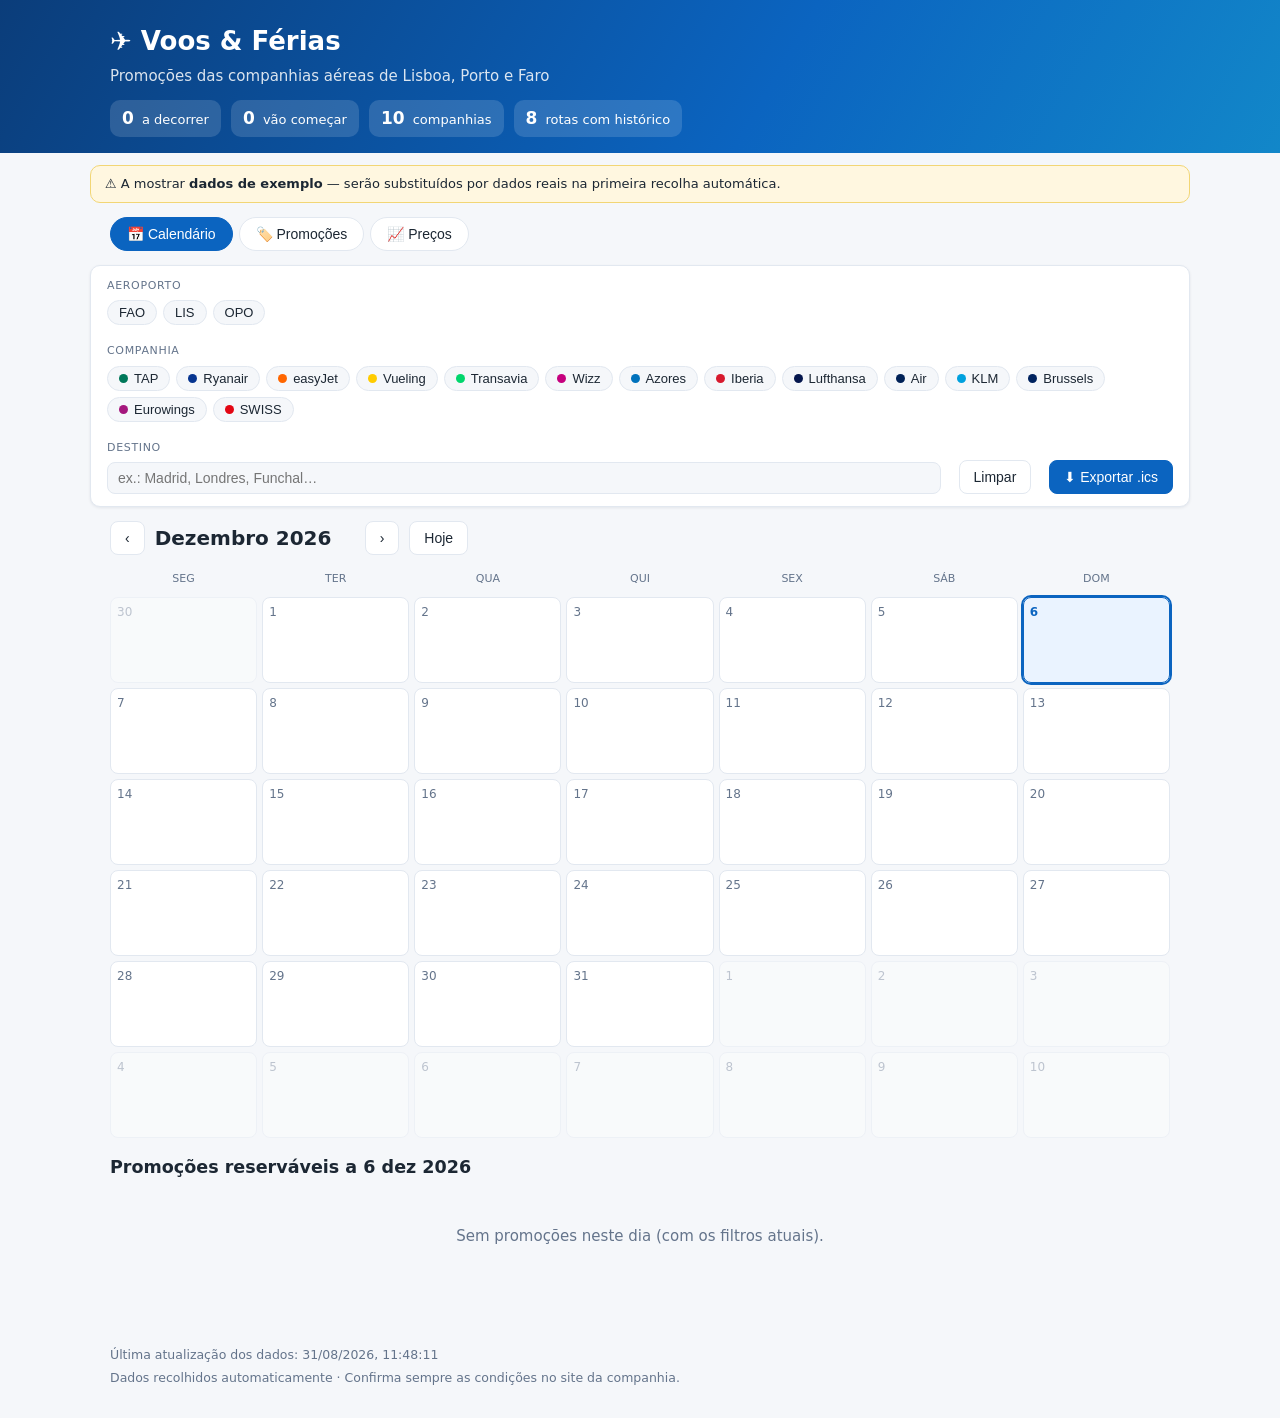
==== docs/index.html @ 68e60215 "Agregador de promoções aéreas LIS/OPO/FAO: coletor, calendário, preços - Coletor Python: API pública" ====
<!doctype html>
<html lang="pt-PT">
<head>
<meta charset="utf-8">
<meta name="viewport" content="width=device-width, initial-scale=1">
<title>Voos &amp; Férias — Promoções LIS · OPO · FAO</title>
<link rel="icon" href="data:image/svg+xml,<svg xmlns='http://www.w3.org/2000/svg' viewBox='0 0 100 100'><text y='.9em' font-size='90'>✈️</text></svg>">
<link rel="stylesheet" href="style.css">
</head>
<body>
<header class="topbar">
  <div class="topbar-inner">
    <h1>✈️ Voos &amp; Férias</h1>
    <p class="subtitle">Promoções das companhias aéreas de Lisboa, Porto e Faro</p>
    <div id="stats" class="stats"></div>
  </div>
</header>

<div id="demo-banner" class="demo-banner" hidden>
  ⚠️ A mostrar <strong>dados de exemplo</strong> — serão substituídos por dados reais na primeira recolha automática.
</div>

<nav class="tabs" role="tablist">
  <button class="tab active" data-view="calendar">📅 Calendário</button>
  <button class="tab" data-view="list">🏷️ Promoções</button>
  <button class="tab" data-view="prices">📈 Preços</button>
</nav>

<section class="filters" id="filters">
  <div class="filter-group">
    <span class="filter-label">Aeroporto</span>
    <div id="airport-chips" class="chips"></div>
  </div>
  <div class="filter-group">
    <span class="filter-label">Companhia</span>
    <div id="airline-chips" class="chips"></div>
  </div>
  <div class="filter-group grow">
    <span class="filter-label">Destino</span>
    <input id="dest-search" type="search" placeholder="ex.: Madrid, Londres, Funchal…">
  </div>
  <button id="clear-filters" class="btn-ghost" title="Limpar filtros">Limpar</button>
  <button id="export-ics" class="btn-primary" title="Descarregar as promoções filtradas como calendário (.ics)">⬇ Exportar .ics</button>
</section>

<main>
  <section id="view-calendar" class="view">
    <div class="cal-header">
      <button id="cal-prev" class="btn-ghost">‹</button>
      <h2 id="cal-title"></h2>
      <button id="cal-next" class="btn-ghost">›</button>
      <button id="cal-today" class="btn-ghost">Hoje</button>
    </div>
    <div id="calendar" class="calendar"></div>
    <div id="day-detail" class="day-detail"></div>
  </section>

  <section id="view-list" class="view" hidden>
    <div id="promo-list"></div>
  </section>

  <section id="view-prices" class="view" hidden>
    <div class="prices-toolbar">
      <label for="route-select">Rota:</label>
      <select id="route-select"></select>
      <label for="price-date">Quanto custava em…</label>
      <input type="date" id="price-date">
      <span id="price-answer" class="price-answer"></span>
    </div>
    <div id="price-chart" class="price-chart"></div>
    <div id="price-summary" class="price-summary"></div>
    <h3>Tarifas mais baratas agora</h3>
    <div id="best-now"></div>
  </section>
</main>

<footer>
  <span id="meta-info"></span>
  <span>Dados recolhidos automaticamente · Confirma sempre as condições no site da companhia.</span>
</footer>

<script src="app.js"></script>
</body>
</html>
---- docs/style.css ----
:root {
  --bg: #f5f7fa;
  --card: #ffffff;
  --ink: #1c2733;
  --muted: #64748b;
  --line: #e2e8f0;
  --accent: #0b64c0;
  --accent-ink: #ffffff;
  --warn-bg: #fff7e0;
  --warn-line: #f2d675;
  --today: #eaf3ff;
  --radius: 10px;
  --shadow: 0 1px 3px rgba(15, 30, 50, .08);
}
@media (prefers-color-scheme: dark) {
  :root {
    --bg: #10161d;
    --card: #1a222c;
    --ink: #e6edf5;
    --muted: #94a3b8;
    --line: #2b3644;
    --accent: #4ea1f0;
    --accent-ink: #0b1520;
    --warn-bg: #33290f;
    --warn-line: #6b581a;
    --today: #1c2f45;
    --shadow: 0 1px 3px rgba(0, 0, 0, .4);
  }
}

* { box-sizing: border-box; }
body {
  margin: 0;
  font: 15px/1.5 system-ui, -apple-system, "Segoe UI", Roboto, sans-serif;
  background: var(--bg);
  color: var(--ink);
}
a { color: var(--accent); }

.topbar { background: linear-gradient(120deg, #0b3d7a, #0b64c0 60%, #1287c9); color: #fff; }
.topbar-inner { max-width: 1100px; margin: 0 auto; padding: 22px 20px 16px; }
.topbar h1 { margin: 0; font-size: 26px; }
.subtitle { margin: 4px 0 12px; opacity: .85; }
.stats { display: flex; gap: 10px; flex-wrap: wrap; }
.stat {
  background: rgba(255, 255, 255, .14); border-radius: var(--radius);
  padding: 6px 12px; font-size: 13px;
}
.stat b { font-size: 17px; margin-right: 4px; }

.demo-banner {
  max-width: 1100px; margin: 12px auto 0; padding: 8px 14px;
  background: var(--warn-bg); border: 1px solid var(--warn-line);
  border-radius: var(--radius); font-size: 13px;
}

.tabs { max-width: 1100px; margin: 14px auto 0; padding: 0 20px; display: flex; gap: 6px; }
.tab {
  border: 1px solid var(--line); background: var(--card); color: var(--ink);
  padding: 8px 16px; border-radius: 999px; cursor: pointer; font-size: 14px;
}
.tab.active { background: var(--accent); color: var(--accent-ink); border-color: var(--accent); }

.filters {
  max-width: 1100px; margin: 14px auto; padding: 12px 16px;
  background: var(--card); border: 1px solid var(--line); border-radius: var(--radius);
  box-shadow: var(--shadow);
  display: flex; gap: 18px; flex-wrap: wrap; align-items: flex-end;
  margin-left: auto; margin-right: auto;
}
@media (min-width: 1140px) { .filters { margin-left: auto; margin-right: auto; } }
.filter-group { display: flex; flex-direction: column; gap: 6px; }
.filter-group.grow { flex: 1; min-width: 180px; }
.filter-label { font-size: 11px; text-transform: uppercase; letter-spacing: .06em; color: var(--muted); }
.chips { display: flex; gap: 6px; flex-wrap: wrap; }
.chip {
  border: 1px solid var(--line); background: var(--bg); color: var(--ink);
  border-radius: 999px; padding: 4px 11px; font-size: 13px; cursor: pointer;
  display: inline-flex; align-items: center; gap: 6px;
}
.chip .dot { width: 9px; height: 9px; border-radius: 50%; display: inline-block; }
.chip.on { background: var(--accent); border-color: var(--accent); color: var(--accent-ink); }
#dest-search, #route-select, #price-date {
  padding: 7px 10px; border: 1px solid var(--line); border-radius: 8px;
  background: var(--bg); color: var(--ink); font-size: 14px; width: 100%;
}
.btn-ghost, .btn-primary {
  padding: 8px 14px; border-radius: 8px; cursor: pointer; font-size: 14px;
  border: 1px solid var(--line); background: var(--card); color: var(--ink);
}
.btn-primary { background: var(--accent); color: var(--accent-ink); border-color: var(--accent); }

main { max-width: 1100px; margin: 0 auto; padding: 0 20px 40px; }

/* ---- Calendário ---- */
.cal-header { display: flex; align-items: center; gap: 10px; margin: 6px 0 12px; }
.cal-header h2 { margin: 0; font-size: 20px; flex: 0 0 auto; min-width: 200px; text-transform: capitalize; }
.calendar {
  display: grid; grid-template-columns: repeat(7, 1fr); gap: 5px;
}
.cal-dow { text-align: center; font-size: 11px; color: var(--muted); text-transform: uppercase; padding: 4px 0; }
.cal-day {
  background: var(--card); border: 1px solid var(--line); border-radius: 8px;
  min-height: 86px; padding: 5px 6px; cursor: pointer; position: relative;
  display: flex; flex-direction: column; gap: 3px; overflow: hidden;
}
.cal-day:hover { border-color: var(--accent); }
.cal-day.other { opacity: .38; }
.cal-day.today { background: var(--today); border-color: var(--accent); }
.cal-day.selected { outline: 2px solid var(--accent); }
.cal-num { font-size: 12px; color: var(--muted); }
.cal-day.today .cal-num { color: var(--accent); font-weight: 700; }
.cal-bar {
  font-size: 10.5px; line-height: 1.25; color: #fff; border-radius: 4px;
  padding: 1px 5px; white-space: nowrap; overflow: hidden; text-overflow: ellipsis;
}
.cal-bar.starts::before { content: "▶ "; font-size: 8px; }
.cal-more { font-size: 10.5px; color: var(--muted); }

.day-detail { margin-top: 16px; }

/* ---- Cartões de promoção ---- */
.promo-section h3 { margin: 22px 0 10px; font-size: 15px; color: var(--muted); text-transform: uppercase; letter-spacing: .05em; }
.promo-card {
  background: var(--card); border: 1px solid var(--line); border-left: 5px solid var(--accent);
  border-radius: var(--radius); box-shadow: var(--shadow);
  padding: 12px 16px; margin-bottom: 10px;
}
.promo-head { display: flex; gap: 10px; align-items: baseline; flex-wrap: wrap; }
.promo-airline { font-weight: 700; font-size: 13px; }
.promo-title { font-size: 16px; font-weight: 600; flex: 1; min-width: 200px; }
.badge {
  font-size: 11px; border-radius: 999px; padding: 2px 9px; white-space: nowrap;
  background: var(--bg); border: 1px solid var(--line); color: var(--muted);
}
.badge.live { background: #e5f7ec; border-color: #7ed3a2; color: #14713d; }
.badge.soon { background: #e8f0fe; border-color: #9dbdf5; color: #1c4fa0; }
.badge.ending { background: #fdeaea; border-color: #f2a6a6; color: #a02020; }
.badge.over { text-decoration: line-through; }
@media (prefers-color-scheme: dark) {
  .badge.live { background: #14351f; border-color: #1e6b3a; color: #7ed3a2; }
  .badge.soon { background: #16283f; border-color: #2c568f; color: #9dbdf5; }
  .badge.ending { background: #3d1a1a; border-color: #8f2c2c; color: #f2a6a6; }
}
.promo-desc { margin: 6px 0; color: var(--muted); font-size: 14px; }
.promo-meta { display: flex; gap: 16px; flex-wrap: wrap; font-size: 13px; }
.promo-meta span b { font-weight: 600; }
.promo-price { font-size: 15px; font-weight: 700; color: var(--accent); }
.empty { color: var(--muted); padding: 30px 0; text-align: center; }

/* ---- Preços ---- */
.prices-toolbar { display: flex; gap: 10px; align-items: center; flex-wrap: wrap; margin: 8px 0 14px; }
.prices-toolbar label { font-size: 13px; color: var(--muted); }
.prices-toolbar select, .prices-toolbar input { width: auto; }
.price-answer { font-weight: 700; color: var(--accent); }
.price-chart {
  background: var(--card); border: 1px solid var(--line); border-radius: var(--radius);
  box-shadow: var(--shadow); padding: 10px; overflow-x: auto;
}
.price-chart svg { display: block; width: 100%; height: auto; }
.price-summary { display: flex; gap: 10px; flex-wrap: wrap; margin: 12px 0 8px; }
.price-summary .stat { background: var(--card); border: 1px solid var(--line); color: var(--ink); }
table.best { width: 100%; border-collapse: collapse; background: var(--card); border-radius: var(--radius); overflow: hidden; box-shadow: var(--shadow); }
table.best th, table.best td { padding: 8px 12px; border-bottom: 1px solid var(--line); text-align: left; font-size: 14px; }
table.best th { font-size: 12px; text-transform: uppercase; color: var(--muted); letter-spacing: .04em; }
table.best tr:last-child td { border-bottom: 0; }

footer {
  max-width: 1100px; margin: 0 auto; padding: 14px 20px 30px;
  color: var(--muted); font-size: 12.5px;
  display: flex; flex-direction: column; gap: 4px;
}
[hidden] { display: none !important; }
@media (max-width: 640px) {
  .cal-day { min-height: 60px; }
  .cal-bar { display: none; }
  .cal-day .cal-dots { display: flex; gap: 2px; flex-wrap: wrap; }
}
.cal-dots { display: none; }
@media (max-width: 640px) { .cal-dots { display: flex; gap: 2px; flex-wrap: wrap; } }
.cal-dots .dot { width: 7px; height: 7px; border-radius: 50%; }
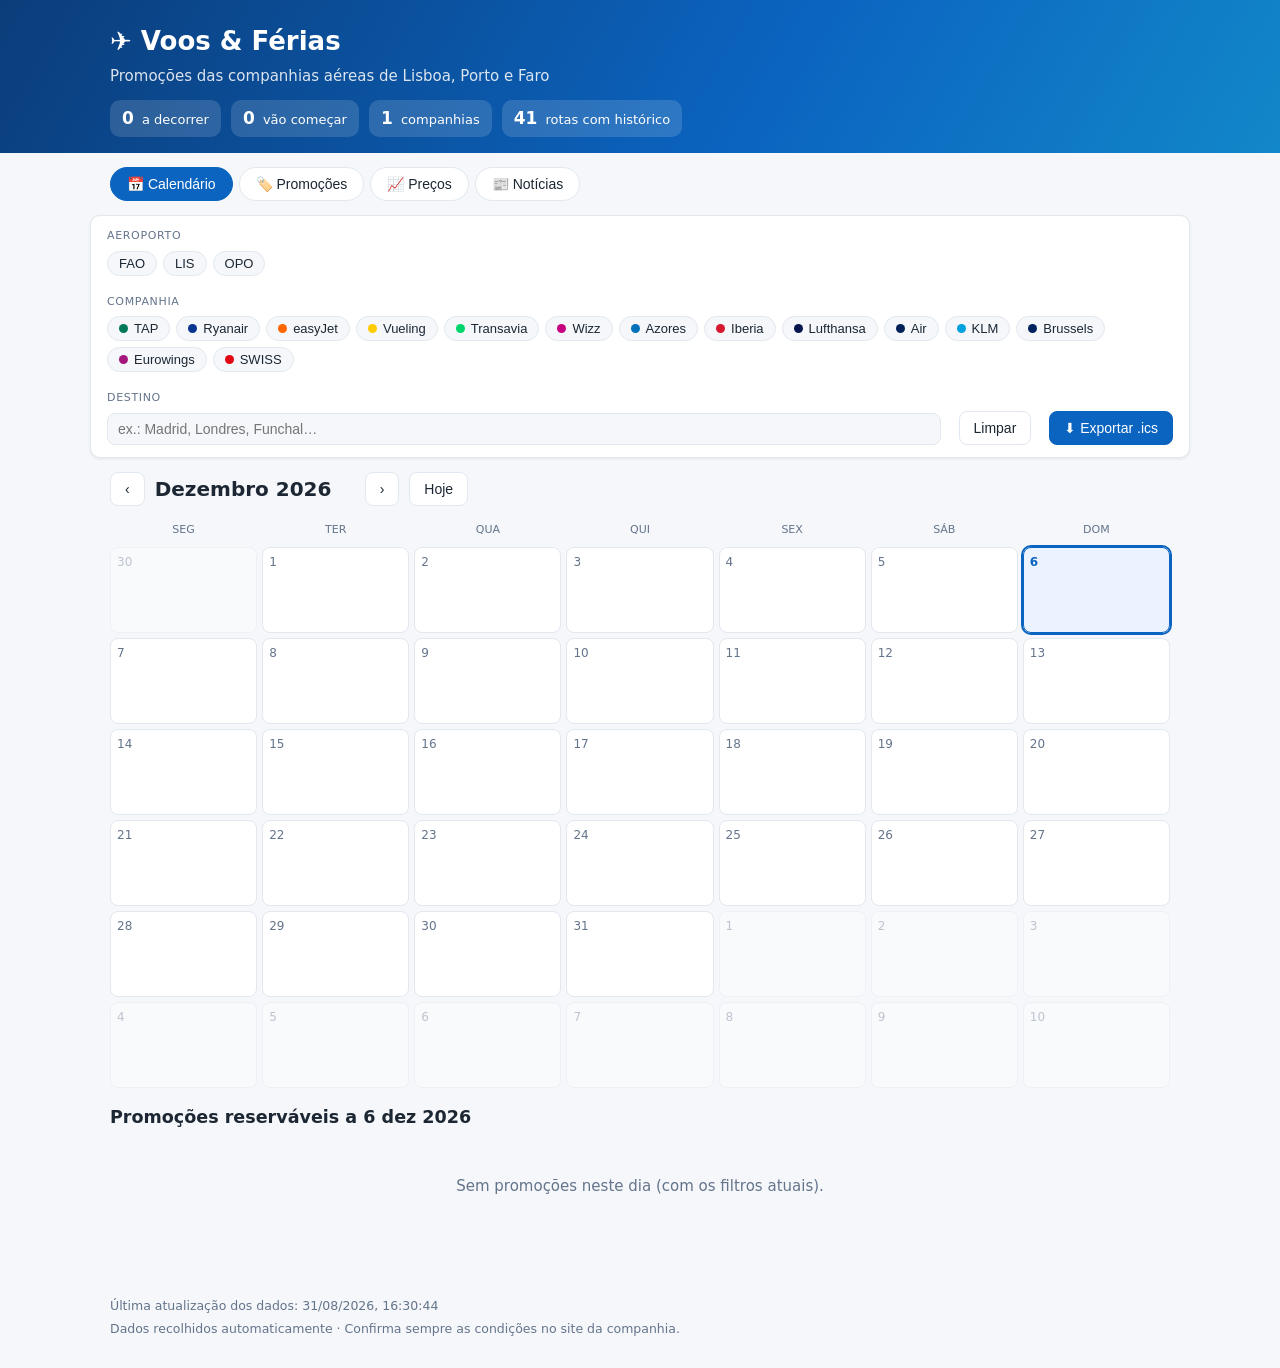
==== commit a55e0615: "Notícias de aviação: greves, promoções, problemas e novas rotas - Nova fonte no coletor: Google News" ====
--- a/docs/index.html
+++ b/docs/index.html
@@ -24,6 +24,7 @@
   <button class="tab active" data-view="calendar">📅 Calendário</button>
   <button class="tab" data-view="list">🏷️ Promoções</button>
   <button class="tab" data-view="prices">📈 Preços</button>
+  <button class="tab" data-view="news">📰 Notícias</button>
 </nav>
 
 <section class="filters" id="filters">
@@ -59,6 +60,11 @@
     <div id="promo-list"></div>
   </section>
 
+  <section id="view-news" class="view" hidden>
+    <div id="news-cats" class="chips news-cats"></div>
+    <div id="news-list"></div>
+  </section>
+
   <section id="view-prices" class="view" hidden>
     <div class="prices-toolbar">
       <label for="route-select">Rota:</label>
--- a/docs/style.css
+++ b/docs/style.css
@@ -165,6 +165,36 @@
 table.best th { font-size: 12px; text-transform: uppercase; color: var(--muted); letter-spacing: .04em; }
 table.best tr:last-child td { border-bottom: 0; }
 
+/* ---- Notícias ---- */
+.news-cats { margin: 10px 0 14px; }
+.news-card {
+  background: var(--card); border: 1px solid var(--line); border-radius: var(--radius);
+  box-shadow: var(--shadow); padding: 10px 14px; margin-bottom: 8px;
+  display: flex; gap: 12px; align-items: flex-start;
+}
+.news-body { display: flex; flex-direction: column; gap: 3px; min-width: 0; }
+.news-title { font-weight: 600; text-decoration: none; color: var(--ink); }
+.news-title:hover { color: var(--accent); text-decoration: underline; }
+.news-meta { font-size: 12.5px; color: var(--muted); }
+.news-tags { display: flex; gap: 5px; flex-wrap: wrap; margin-top: 3px; }
+.chip.mini { padding: 1px 8px; font-size: 11.5px; cursor: default; }
+.cat-pill {
+  flex: 0 0 auto; font-size: 11.5px; font-weight: 600; border-radius: 999px;
+  padding: 3px 10px; white-space: nowrap; margin-top: 2px;
+  background: var(--cat-bg, var(--bg)); color: var(--cat-ink, var(--muted));
+  border: 1px solid var(--cat-line, var(--line));
+}
+.cat-greve    { --cat-bg: #fdeaea; --cat-line: #f2a6a6; --cat-ink: #a02020; }
+.cat-problema { --cat-bg: #fff1e0; --cat-line: #f0c187; --cat-ink: #8f5a12; }
+.cat-promocao { --cat-bg: #e5f7ec; --cat-line: #7ed3a2; --cat-ink: #14713d; }
+.cat-novidade { --cat-bg: #e8f0fe; --cat-line: #9dbdf5; --cat-ink: #1c4fa0; }
+@media (prefers-color-scheme: dark) {
+  .cat-greve    { --cat-bg: #3d1a1a; --cat-line: #8f2c2c; --cat-ink: #f2a6a6; }
+  .cat-problema { --cat-bg: #3a2a10; --cat-line: #8a642a; --cat-ink: #f0c187; }
+  .cat-promocao { --cat-bg: #14351f; --cat-line: #1e6b3a; --cat-ink: #7ed3a2; }
+  .cat-novidade { --cat-bg: #16283f; --cat-line: #2c568f; --cat-ink: #9dbdf5; }
+}
+
 footer {
   max-width: 1100px; margin: 0 auto; padding: 14px 20px 30px;
   color: var(--muted); font-size: 12.5px;
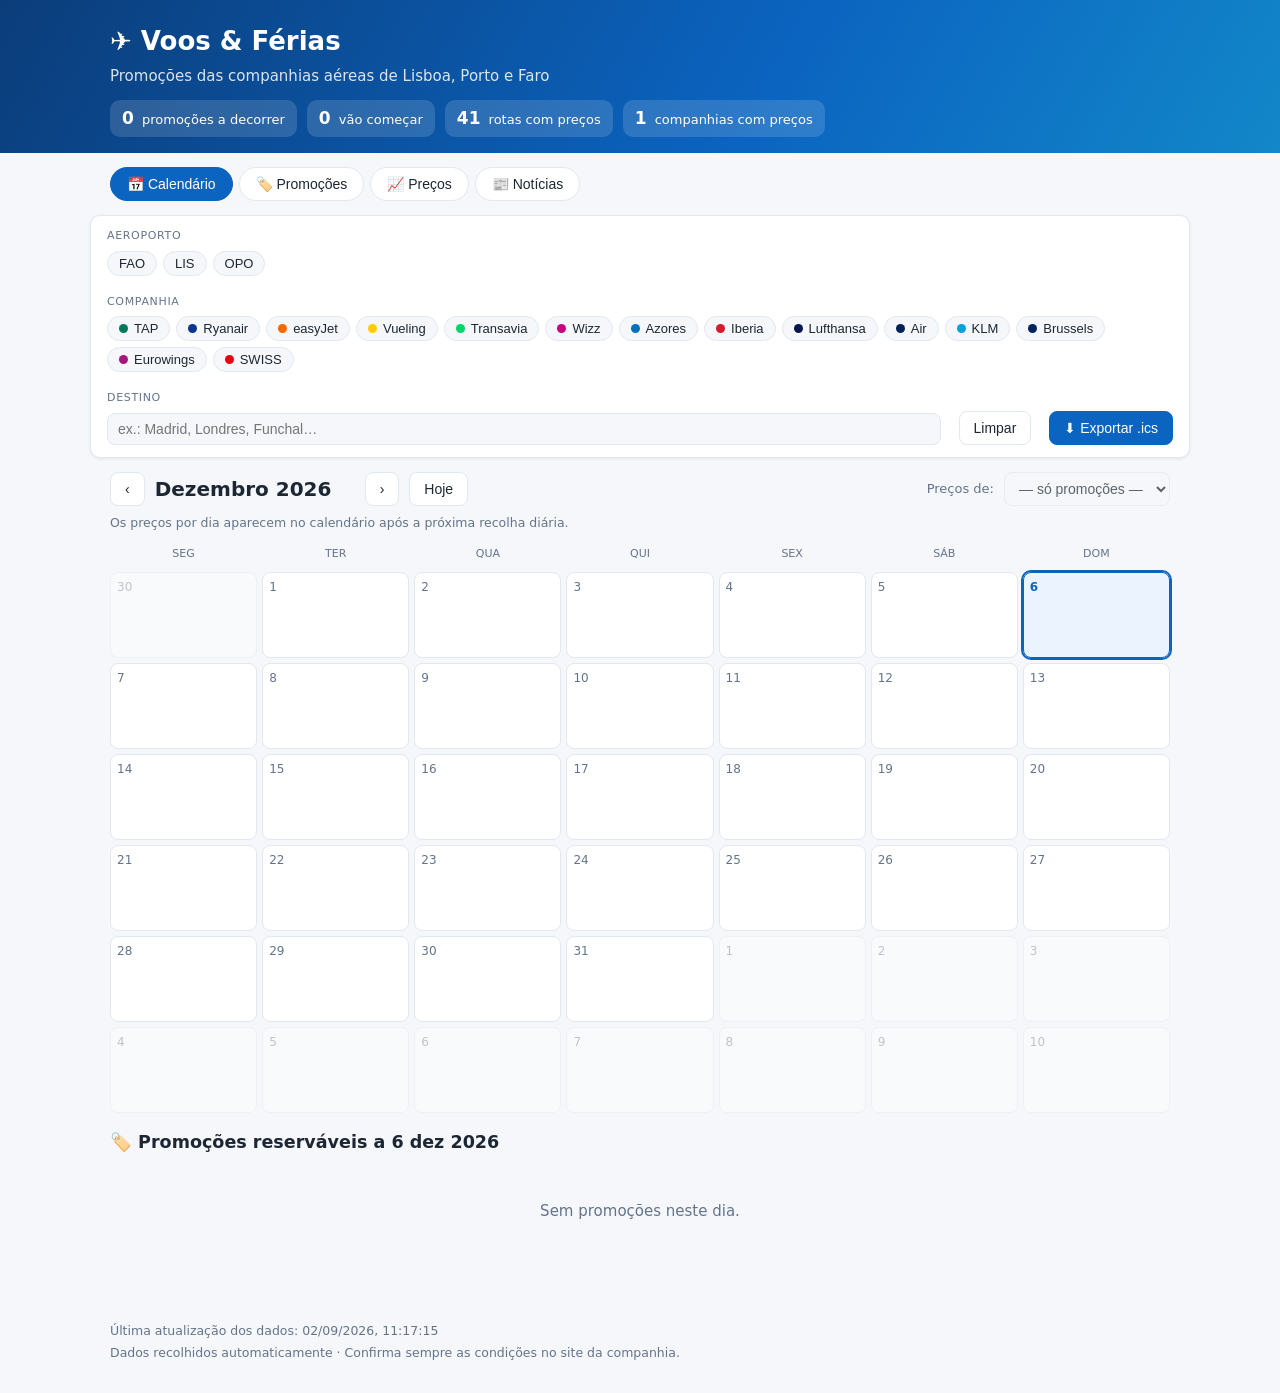
==== commit 99f97e85: "Preços no calendário e comparação entre companhias por rota - Tarifas diárias (próximos 3 meses) da " ====
--- a/docs/index.html
+++ b/docs/index.html
@@ -5,7 +5,7 @@
 <meta name="viewport" content="width=device-width, initial-scale=1">
 <title>Voos &amp; Férias — Promoções LIS · OPO · FAO</title>
 <link rel="icon" href="data:image/svg+xml,<svg xmlns='http://www.w3.org/2000/svg' viewBox='0 0 100 100'><text y='.9em' font-size='90'>✈️</text></svg>">
-<link rel="stylesheet" href="style.css">
+<link rel="stylesheet" href="style.css?v=3">
 </head>
 <body>
 <header class="topbar">
@@ -51,7 +51,10 @@
       <h2 id="cal-title"></h2>
       <button id="cal-next" class="btn-ghost">›</button>
       <button id="cal-today" class="btn-ghost">Hoje</button>
+      <label class="cal-route-label" for="cal-route">Preços de:</label>
+      <select id="cal-route"></select>
     </div>
+    <div id="cal-legend" class="cal-legend"></div>
     <div id="calendar" class="calendar"></div>
     <div id="day-detail" class="day-detail"></div>
   </section>
@@ -85,6 +88,6 @@
   <span>Dados recolhidos automaticamente · Confirma sempre as condições no site da companhia.</span>
 </footer>
 
-<script src="app.js"></script>
+<script src="app.js?v=3"></script>
 </body>
 </html>
--- a/docs/style.css
+++ b/docs/style.css
@@ -117,6 +117,32 @@
 .cal-bar.starts::before { content: "▶ "; font-size: 8px; }
 .cal-more { font-size: 10.5px; color: var(--muted); }
 
+.cal-route-label { font-size: 13px; color: var(--muted); margin-left: auto; }
+#cal-route { width: auto; max-width: 320px; padding: 7px 10px; border: 1px solid var(--line); border-radius: 8px; background: var(--bg); color: var(--ink); font-size: 14px; }
+.cal-legend { font-size: 12.5px; color: var(--muted); margin: -4px 0 10px; }
+.cal-price {
+  display: inline-flex; align-items: center; gap: 4px; font-size: 13px; font-weight: 700;
+  border-radius: 6px; padding: 1px 6px; width: fit-content;
+  background: var(--tier-bg, var(--bg)); color: var(--tier-ink, var(--ink));
+}
+.cal-price .dot { width: 7px; height: 7px; border-radius: 50%; display: inline-block; }
+.tier-low  { --tier-bg: #e5f7ec; --tier-ink: #14713d; }
+.tier-high { --tier-bg: #fdeaea; --tier-ink: #a02020; }
+@media (prefers-color-scheme: dark) {
+  .tier-low  { --tier-bg: #14351f; --tier-ink: #7ed3a2; }
+  .tier-high { --tier-bg: #3d1a1a; --tier-ink: #f2a6a6; }
+}
+.fare-list { display: flex; flex-direction: column; gap: 6px; margin-bottom: 6px; }
+.fare-row {
+  display: flex; align-items: center; gap: 10px; padding: 8px 12px;
+  background: var(--card); border: 1px solid var(--line); border-radius: 8px;
+}
+.fare-row.best { border-color: #7ed3a2; }
+.fare-row .dot { width: 10px; height: 10px; border-radius: 50%; display: inline-block; }
+.fare-airline { flex: 1; }
+.fare-price { font-weight: 700; font-size: 16px; color: var(--accent); }
+.stat small { font-weight: 400; opacity: .75; }
+.stat .dot { width: 9px; height: 9px; border-radius: 50%; display: inline-block; margin-right: 3px; }
 .day-detail { margin-top: 16px; }
 
 /* ---- Cartões de promoção ---- */
